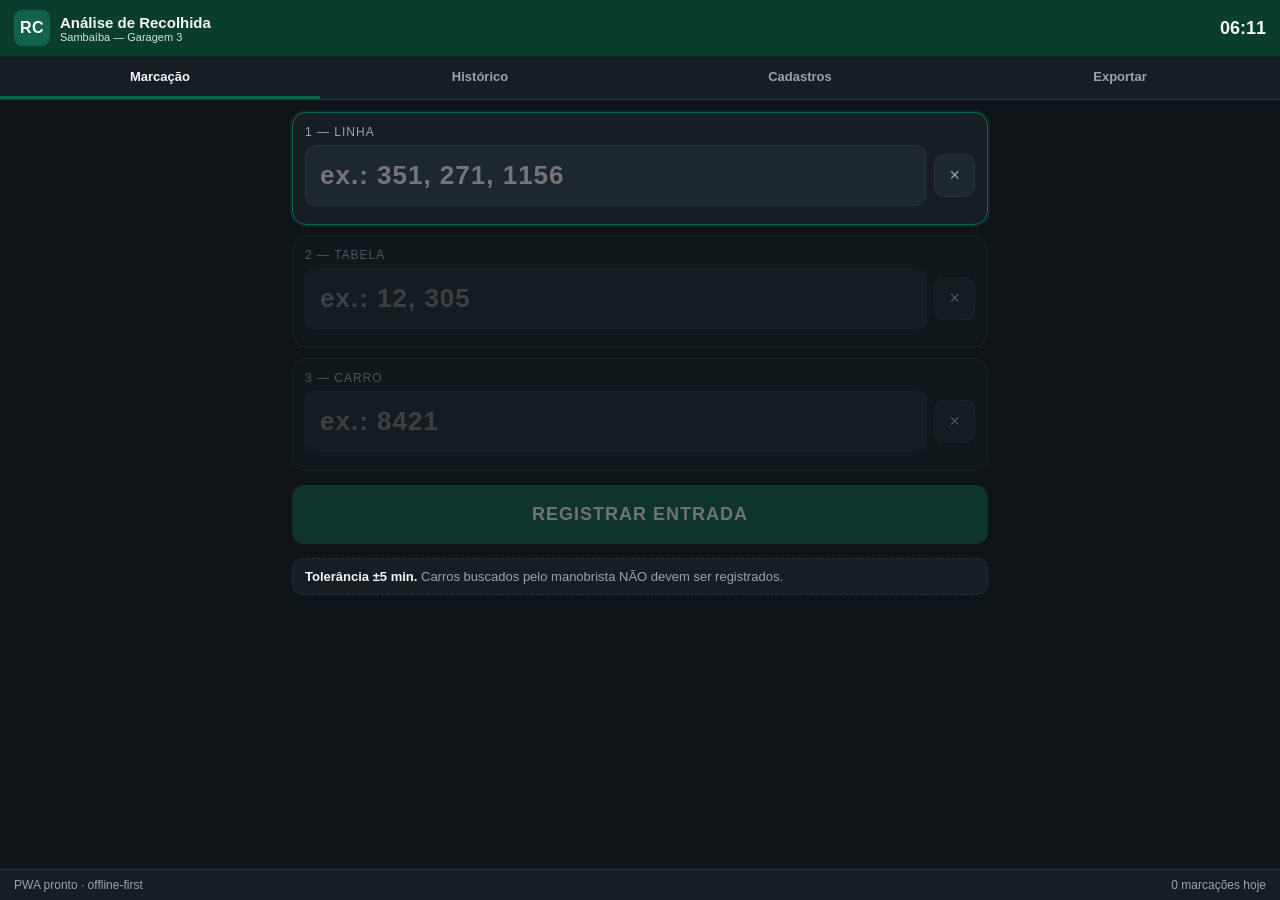
==== index.html @ 9f3a08a8 "feat: PWA Análise de Recolhida — primeira versão" ====
<!DOCTYPE html>
<html lang="pt-BR">
<head>
  <meta charset="UTF-8" />
  <meta name="viewport" content="width=device-width, initial-scale=1, maximum-scale=1, user-scalable=no" />
  <meta name="theme-color" content="#0b3d2e" />
  <title>Análise de Recolhida — Sambaíba</title>
  <link rel="manifest" href="manifest.json" />
  <link rel="icon" href="icons/icon-192.png" />
  <link rel="apple-touch-icon" href="icons/icon-192.png" />
  <link rel="stylesheet" href="css/styles.css" />
</head>
<body>

  <header class="topbar">
    <div class="brand">
      <span class="brand-mark">RC</span>
      <div class="brand-text">
        <strong>Análise de Recolhida</strong>
        <small>Sambaíba — Garagem 3</small>
      </div>
    </div>
    <div class="topbar-actions">
      <span id="clock" class="clock" aria-live="polite">--:--</span>
    </div>
  </header>

  <nav class="tabs" role="tablist">
    <button class="tab active" data-view="marcacao" role="tab">Marcação</button>
    <button class="tab" data-view="historico" role="tab">Histórico</button>
    <button class="tab" data-view="cadastros" role="tab">Cadastros</button>
    <button class="tab" data-view="exportar" role="tab">Exportar</button>
  </nav>

  <main id="main">

    <!-- ============== MARCAÇÃO ============== -->
    <section id="view-marcacao" class="view active">

      <div class="step" id="step-linha">
        <label class="step-label">1 — Linha</label>
        <div class="input-row">
          <input
            id="input-linha"
            type="text"
            inputmode="text"
            autocomplete="off"
            autocapitalize="off"
            spellcheck="false"
            placeholder="ex.: 351, 271, 1156"
            class="big-input"
          />
          <button id="btn-clear-linha" class="ghost-btn" type="button" aria-label="Limpar">×</button>
        </div>
        <div id="suggest-linha" class="suggest-list"></div>
      </div>

      <div class="step disabled" id="step-tabela">
        <label class="step-label">2 — Tabela</label>
        <div class="input-row">
          <input
            id="input-tabela"
            type="text"
            inputmode="numeric"
            autocomplete="off"
            placeholder="ex.: 12, 305"
            class="big-input"
            disabled
          />
          <button id="btn-clear-tabela" class="ghost-btn" type="button" aria-label="Limpar">×</button>
        </div>
        <div id="suggest-tabela" class="suggest-list"></div>
      </div>

      <div class="step disabled" id="step-carro">
        <label class="step-label">3 — Carro</label>
        <div class="input-row">
          <input
            id="input-carro"
            type="text"
            inputmode="numeric"
            autocomplete="off"
            placeholder="ex.: 8421"
            class="big-input"
            disabled
          />
          <button id="btn-clear-carro" class="ghost-btn" type="button" aria-label="Limpar">×</button>
        </div>
        <div id="suggest-carro" class="suggest-list"></div>
      </div>

      <div class="actions">
        <button id="btn-ok" class="big-btn primary" type="button" disabled>
          REGISTRAR ENTRADA
        </button>
      </div>

      <div id="last-mark" class="last-mark hidden" aria-live="polite">
        <div class="last-pill" id="last-pill">PONTUAL</div>
        <div class="last-info">
          <div><strong id="last-linha-tabela">—</strong></div>
          <div class="muted">Carro <span id="last-carro">—</span> · <span id="last-hora">--:--</span></div>
          <div class="muted" id="last-detalhe">—</div>
        </div>
        <button id="btn-undo" class="ghost-btn small" type="button">Desfazer</button>
      </div>

      <div class="tip">
        <strong>Tolerância ±5 min.</strong>
        <span class="muted">Carros buscados pelo manobrista NÃO devem ser registrados.</span>
      </div>

    </section>

    <!-- ============== HISTÓRICO ============== -->
    <section id="view-historico" class="view">
      <div class="filters">
        <label>Período:</label>
        <select id="filtro-periodo">
          <option value="hoje">Hoje</option>
          <option value="7" selected>Últimos 7 dias</option>
          <option value="14">Últimos 14 dias</option>
          <option value="all">Todo o histórico</option>
        </select>
      </div>

      <div class="card">
        <h3>Resumo do dia</h3>
        <div id="resumo-dia" class="kpis"></div>
      </div>

      <div class="card">
        <h3>Tabela diária</h3>
        <div class="table-wrap">
          <table id="tab-diaria" class="data-table">
            <thead>
              <tr>
                <th>Data</th>
                <th>Total</th>
                <th>Adiantados</th>
                <th>Pontuais</th>
                <th>Atrasados</th>
                <th>% Adiant.</th>
              </tr>
            </thead>
            <tbody></tbody>
          </table>
        </div>
      </div>

      <div class="card">
        <h3>Pareto por Linha (resumido)</h3>
        <div id="pareto-linhas" class="pareto"></div>
      </div>

      <div class="card">
        <h3>Ranking Cumulativo de Tabelas</h3>
        <p class="muted small">Ordenado pelo número absoluto de adiantamentos. Sem mínimo de amostra.</p>
        <div class="table-wrap">
          <table id="ranking-tabelas" class="data-table">
            <thead>
              <tr>
                <th>#</th>
                <th>Linha</th>
                <th>Tabela</th>
                <th>Total</th>
                <th>Adiant.</th>
                <th>% Adiant.</th>
                <th>Desvio Médio</th>
                <th>Última</th>
              </tr>
            </thead>
            <tbody></tbody>
          </table>
        </div>
      </div>

      <div class="card">
        <h3>Pendentes (sem cadastro mestre)</h3>
        <p class="muted small">Recalculam automaticamente quando você cadastrar a Linha+Tabela.</p>
        <div id="pendentes" class="pendentes"></div>
      </div>
    </section>

    <!-- ============== CADASTROS ============== -->
    <section id="view-cadastros" class="view">

      <div class="card">
        <h3>Cadastrar Linha</h3>
        <div class="form-row">
          <input id="cad-linha" type="text" placeholder="Código (ex.: 351f)" autocomplete="off" />
          <input id="cad-linha-nome" type="text" placeholder="Nome da linha (opcional)" autocomplete="off" />
          <button id="btn-cad-linha" class="primary" type="button">Adicionar</button>
        </div>
        <div class="table-wrap">
          <table class="data-table" id="tab-linhas">
            <thead><tr><th>Código</th><th>Nome</th><th>Ações</th></tr></thead>
            <tbody></tbody>
          </table>
        </div>
      </div>

      <div class="card">
        <h3>Cadastrar Tabela + Hora Prevista</h3>
        <div class="form-row">
          <select id="cad-tab-linha"><option value="">Linha…</option></select>
          <input id="cad-tab-num" type="text" inputmode="numeric" placeholder="Tabela" autocomplete="off" />
          <input id="cad-tab-hora" type="time" />
          <button id="btn-cad-tab" class="primary" type="button">Adicionar</button>
        </div>
        <div class="table-wrap">
          <table class="data-table" id="tab-tabelas">
            <thead><tr><th>Linha</th><th>Tabela</th><th>Recolhida prevista</th><th>Ações</th></tr></thead>
            <tbody></tbody>
          </table>
        </div>
      </div>

      <div class="card">
        <h3>Importar / Exportar mestre</h3>
        <div class="form-row">
          <button id="btn-export-master" class="ghost" type="button">Exportar JSON do mestre</button>
          <label class="ghost file-label">
            Importar JSON
            <input id="file-import-master" type="file" accept="application/json" hidden />
          </label>
        </div>
      </div>

    </section>

    <!-- ============== EXPORTAR ============== -->
    <section id="view-exportar" class="view">
      <div class="card">
        <h3>Exportar Excel do Dia</h3>
        <p class="muted small">Gera .xlsx com aba Registros + aba Resumo. Mover para <code>Coordenador_Sambaíba/coletas_diarias/</code>.</p>
        <div class="form-row">
          <input id="data-exportar-dia" type="date" />
          <button id="btn-export-dia" class="primary" type="button">Exportar Dia</button>
        </div>
      </div>

      <div class="card">
        <h3>Exportar Semana Consolidada</h3>
        <p class="muted small">Formato exato da aba <strong>COLETA_REAL</strong> da planilha mestre Recolhida_Frota_Analise.xlsx.</p>
        <div class="form-row">
          <input id="data-exportar-ini" type="date" />
          <input id="data-exportar-fim" type="date" />
          <button id="btn-export-semana" class="primary" type="button">Exportar Semana</button>
        </div>
      </div>

      <div class="card">
        <h3>Backup completo (JSON)</h3>
        <p class="muted small">Salva tudo: marcações, linhas e tabelas mestre. Use para versionar em <code>data/</code> do repositório.</p>
        <div class="form-row">
          <button id="btn-backup-json" class="ghost" type="button">Baixar backup .json</button>
          <label class="ghost file-label">
            Restaurar de .json
            <input id="file-restore-json" type="file" accept="application/json" hidden />
          </label>
        </div>
      </div>

      <div class="card danger">
        <h3>Zona de cuidado</h3>
        <div class="form-row">
          <button id="btn-limpar-dia" class="warn" type="button">Apagar marcações de hoje</button>
          <button id="btn-limpar-tudo" class="warn" type="button">Apagar TUDO</button>
        </div>
      </div>
    </section>

  </main>

  <footer class="bottom">
    <span id="status-pwa" class="muted small">PWA pronto · offline-first</span>
    <span id="contador" class="muted small">0 marcações hoje</span>
  </footer>

  <!-- Vendor: SheetJS (carregado localmente para offline) -->
  <script src="vendor/xlsx.full.min.js"></script>

  <!-- Núcleo -->
  <script src="js/storage.js"></script>
  <script src="js/classify.js"></script>
  <script src="js/marcacao.js"></script>
  <script src="js/cadastros.js"></script>
  <script src="js/historico.js"></script>
  <script src="js/exportar.js"></script>
  <script src="js/app.js"></script>
</body>
</html>
---- css/styles.css ----
/* ===== Análise de Recolhida — estilo mobile-first, alto contraste, uso noturno ===== */
:root{
  --verde: #1f8a4c;          /* PONTUAL */
  --vermelho: #c0382b;       /* ADIANTADO */
  --amarelo: #d49a1f;        /* ATRASADO */
  --bg: #0e1418;
  --bg-2: #161e23;
  --bg-3: #1d272e;
  --txt: #f4f6f7;
  --muted: #98a4ad;
  --primaria: #0b3d2e;
  --primaria-2: #11644b;
  --borda: #283239;
  --aviso: #e0a526;
  --perigo: #b13a2a;
}

*{box-sizing:border-box}
html,body{margin:0;padding:0;height:100%}
body{
  font-family: -apple-system, BlinkMacSystemFont, "Segoe UI", Roboto, Oxygen, Ubuntu, sans-serif;
  background: var(--bg);
  color: var(--txt);
  -webkit-tap-highlight-color: transparent;
  overscroll-behavior-y: none;
}

button{font-family:inherit; cursor:pointer; border:none; background:none; color:inherit}
input,select{font-family:inherit}

.topbar{
  display:flex; align-items:center; justify-content:space-between;
  padding: 10px 14px;
  background: var(--primaria);
  position:sticky; top:0; z-index:30;
  border-bottom: 1px solid #0a2a20;
}
.brand{display:flex; align-items:center; gap:10px}
.brand-mark{
  width:36px; height:36px; border-radius:8px;
  background: var(--primaria-2); color:#fff;
  display:flex; align-items:center; justify-content:center;
  font-weight:800; letter-spacing:.5px;
}
.brand-text strong{display:block; font-size:15px}
.brand-text small{display:block; color:#cfe9dc; font-size:11px}
.clock{font-variant-numeric: tabular-nums; font-weight:700; font-size:18px}

.tabs{
  display:flex; background: var(--bg-2);
  position:sticky; top:56px; z-index:25;
  border-bottom:1px solid var(--borda);
}
.tab{
  flex:1; padding:12px 8px; font-size:13px; font-weight:600;
  color:var(--muted);
  border-bottom: 3px solid transparent;
}
.tab.active{ color: var(--txt); border-bottom-color: var(--primaria-2) }

main{ padding: 12px; padding-bottom: 56px; max-width: 720px; margin: 0 auto }

.view{display:none}
.view.active{display:block}

/* ====== Marcação ====== */
.step{
  background: var(--bg-2);
  border:1px solid var(--borda);
  border-radius: 14px;
  padding: 12px 12px 8px;
  margin-bottom: 10px;
  transition: opacity .2s;
}
.step.disabled{ opacity:.45; pointer-events:none }
.step.active{ border-color: var(--primaria-2); box-shadow: 0 0 0 2px rgba(17,100,75,.25) }
.step-label{
  display:block; font-size:12px; color:var(--muted);
  text-transform:uppercase; letter-spacing:1px; margin-bottom:6px;
}
.input-row{ display:flex; gap:8px; align-items:center }
.big-input{
  flex:1; min-width:0;
  background: var(--bg-3);
  color: var(--txt);
  border: 1px solid var(--borda);
  border-radius: 10px;
  padding: 14px 14px;
  font-size: 26px;
  font-weight: 700;
  letter-spacing: 1px;
  outline: none;
}
.big-input:focus{ border-color: var(--primaria-2) }
.ghost-btn{
  background: var(--bg-3);
  border: 1px solid var(--borda);
  color: var(--muted);
  border-radius: 10px;
  padding: 10px 14px;
  font-size: 18px;
}
.ghost-btn.small{ padding:6px 10px; font-size:13px }

.suggest-list{
  display:flex; flex-wrap:wrap; gap:6px;
  margin-top: 8px; min-height: 2px;
}
.suggest-list .chip{
  background: var(--bg-3);
  border: 1px solid var(--borda);
  border-radius: 999px;
  padding: 8px 14px;
  font-size: 15px;
  font-weight: 600;
}
.suggest-list .chip.match{ border-color: var(--primaria-2); color:#dff5ea }
.suggest-list .chip.warn{ border-color: var(--aviso); color:#ffe9b8 }

.actions{ margin: 14px 0 6px }
.big-btn{
  width:100%;
  padding: 18px;
  font-size: 18px;
  font-weight: 800;
  letter-spacing: 1px;
  border-radius: 12px;
  border:1px solid var(--borda);
  background: var(--bg-3);
  color: var(--txt);
}
.big-btn.primary{
  background: var(--primaria-2);
  color:#fff;
  border-color: var(--primaria-2);
}
.big-btn.primary:disabled{ opacity:.4; }

.last-mark{
  display:flex; align-items:center; gap:12px;
  background: var(--bg-2); border:1px solid var(--borda);
  border-radius: 12px; padding: 10px 12px; margin-top: 12px;
}
.last-mark.hidden{display:none}
.last-pill{
  border-radius: 8px; padding: 10px 12px;
  font-weight: 800; font-size: 13px; letter-spacing:1px;
  min-width: 96px; text-align:center;
}
.last-pill.adiantado{ background: var(--vermelho); color:#fff }
.last-pill.pontual{ background: var(--verde); color:#fff }
.last-pill.atrasado{ background: var(--amarelo); color:#1c1300 }
.last-pill.pendente{ background: #4d5a63; color:#fff }
.last-info{ flex:1; min-width:0; font-size: 14px }
.last-info .muted{ font-size: 12px }

.tip{
  margin-top: 14px; padding: 10px 12px;
  background: var(--bg-2); border:1px dashed var(--borda);
  border-radius: 10px; font-size: 13px;
}

/* ====== Cards / tabelas ====== */
.card{
  background: var(--bg-2);
  border: 1px solid var(--borda);
  border-radius: 14px;
  padding: 14px;
  margin-bottom: 12px;
}
.card h3{ margin: 0 0 10px; font-size: 15px }
.card.danger{ border-color: #4a2723 }

.muted{ color: var(--muted) }
.small{ font-size: 12px }

.kpis{ display:grid; grid-template-columns: repeat(4, 1fr); gap:8px }
.kpi{
  background: var(--bg-3); border:1px solid var(--borda);
  border-radius: 10px; padding: 10px;
  text-align:center;
}
.kpi .v{ font-size: 22px; font-weight: 800 }
.kpi .l{ font-size: 11px; color: var(--muted); text-transform: uppercase; letter-spacing: 1px }
.kpi.adiant{ border-color: rgba(192,56,43,.4) }
.kpi.pont{ border-color: rgba(31,138,76,.5) }
.kpi.atras{ border-color: rgba(212,154,31,.5) }

.table-wrap{ overflow-x:auto; -webkit-overflow-scrolling: touch }
.data-table{
  width:100%; border-collapse: collapse; font-size: 13px; min-width: 460px;
}
.data-table th, .data-table td{
  padding: 8px 6px; border-bottom: 1px solid var(--borda); text-align:left;
}
.data-table th{ color: var(--muted); font-weight:600; text-transform:uppercase; font-size:11px; letter-spacing:1px }
.data-table tbody tr:hover{ background: rgba(255,255,255,.02) }
.data-table .num{ text-align:right; font-variant-numeric: tabular-nums }
.data-table .pct.bad{ color:#ff8b7e; font-weight:700 }
.data-table .pct.warn{ color:#f5c66b; font-weight:700 }
.data-table .pct.ok{ color:#7ddcaa; font-weight:700 }

.pareto .bar-row{ display:flex; align-items:center; gap:10px; margin: 6px 0 }
.pareto .lbl{ width: 90px; font-weight: 600 }
.pareto .bar{ flex:1; background: var(--bg-3); border-radius: 6px; height: 14px; overflow:hidden }
.pareto .bar > span{ display:block; height:100%; background: var(--vermelho) }
.pareto .qty{ width: 56px; text-align:right; font-variant-numeric: tabular-nums; font-weight: 700 }

.pendentes .pend-item{
  display:flex; justify-content:space-between; align-items:center;
  padding:8px 0; border-bottom:1px dashed var(--borda); font-size: 13px;
}

/* ====== Filtros / forms ====== */
.filters{
  display:flex; gap:8px; align-items:center; margin-bottom: 10px;
  background: var(--bg-2); border:1px solid var(--borda);
  border-radius: 10px; padding: 8px 12px;
}
.filters select{
  background: var(--bg-3); border:1px solid var(--borda); color: var(--txt);
  border-radius: 8px; padding: 8px 10px;
}
.form-row{
  display:flex; flex-wrap:wrap; gap:8px; align-items:center; margin-bottom: 8px;
}
.form-row input, .form-row select{
  background: var(--bg-3); border:1px solid var(--borda); color: var(--txt);
  border-radius: 8px; padding: 10px 12px; flex: 1; min-width: 140px;
}
.form-row button.primary{
  background: var(--primaria-2); color:#fff;
  border-radius: 8px; padding: 10px 14px; font-weight: 700;
}
.form-row button.ghost,
.form-row .file-label.ghost{
  background: var(--bg-3); border:1px solid var(--borda); color: var(--txt);
  border-radius: 8px; padding: 10px 14px; font-weight: 600;
  cursor: pointer; display:inline-block;
}
.form-row button.warn{
  background: var(--perigo); color:#fff;
  border-radius: 8px; padding: 10px 14px; font-weight: 700;
}

.bottom{
  position: fixed; left:0; right:0; bottom:0;
  display:flex; justify-content: space-between;
  padding: 8px 14px;
  background: var(--bg-2); border-top: 1px solid var(--borda);
  z-index: 20;
}

/* ====== Toasts ====== */
.toast-wrap{
  position: fixed; left:0; right:0; top:64px;
  display:flex; justify-content:center; pointer-events:none;
  z-index: 50;
}
.toast{
  background: var(--primaria-2); color:#fff;
  padding: 10px 16px; border-radius: 999px;
  font-weight: 700; box-shadow: 0 6px 22px rgba(0,0,0,.4);
  animation: pop .25s ease;
}
.toast.err{ background: var(--perigo) }
.toast.warn{ background: var(--aviso); color:#1c1300 }
@keyframes pop{ from{ transform: translateY(-12px); opacity:0 } to{ transform:none; opacity:1 } }

@media (min-width: 520px){
  .kpis{ grid-template-columns: repeat(4, 1fr) }
}
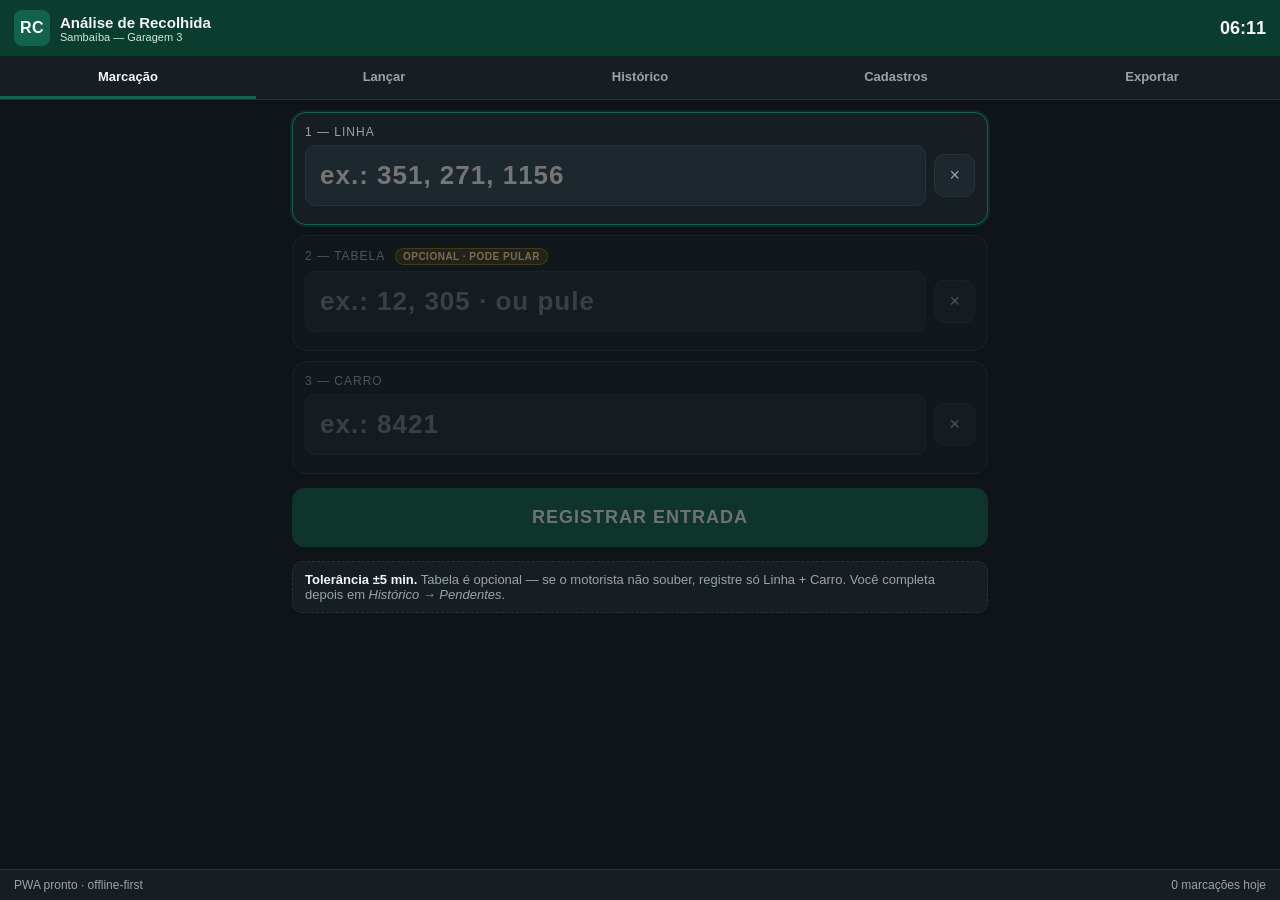
==== commit 4e27acc4: "feat: Tabela opcional + aba Lancamento Manual + edicao de pendentes" ====
--- a/index.html
+++ b/index.html
@@ -27,6 +27,7 @@
 
   <nav class="tabs" role="tablist">
     <button class="tab active" data-view="marcacao" role="tab">Marcação</button>
+    <button class="tab" data-view="lancar" role="tab">Lançar</button>
     <button class="tab" data-view="historico" role="tab">Histórico</button>
     <button class="tab" data-view="cadastros" role="tab">Cadastros</button>
     <button class="tab" data-view="exportar" role="tab">Exportar</button>
@@ -56,14 +57,14 @@
       </div>
 
       <div class="step disabled" id="step-tabela">
-        <label class="step-label">2 — Tabela</label>
+        <label class="step-label">2 — Tabela <span class="opcional-tag">opcional · pode pular</span></label>
         <div class="input-row">
           <input
             id="input-tabela"
             type="text"
             inputmode="numeric"
             autocomplete="off"
-            placeholder="ex.: 12, 305"
+            placeholder="ex.: 12, 305 · ou pule"
             class="big-input"
             disabled
           />
@@ -107,9 +108,50 @@
 
       <div class="tip">
         <strong>Tolerância ±5 min.</strong>
-        <span class="muted">Carros buscados pelo manobrista NÃO devem ser registrados.</span>
-      </div>
-
+        <span class="muted">Tabela é opcional — se o motorista não souber, registre só Linha + Carro. Você completa depois em <em>Histórico → Pendentes</em>.</span>
+      </div>
+
+    </section>
+
+    <!-- ============== LANÇAMENTO MANUAL ============== -->
+    <section id="view-lancar" class="view">
+      <div class="card">
+        <h3>Lançamento manual (com horário do papel)</h3>
+        <p class="muted small">
+          Use para subir as marcações que você fez no papel: a hora é digitada,
+          não é capturada agora. Linha e Carro obrigatórios — Tabela opcional.
+        </p>
+
+        <div class="form-row">
+          <label class="lbl-field">
+            <span class="muted small">Data</span>
+            <input id="lancar-data" type="date" />
+          </label>
+          <label class="lbl-field">
+            <span class="muted small">Hora</span>
+            <input id="lancar-hora" type="time" />
+          </label>
+          <button id="btn-lancar-hora-prox" class="ghost" type="button" title="+1 min">+1m</button>
+        </div>
+
+        <div class="form-row">
+          <input id="lancar-linha"  type="text" inputmode="text"    placeholder="Linha (ex.: 271)"    autocomplete="off" />
+          <input id="lancar-tabela" type="text" inputmode="numeric" placeholder="Tabela (opcional)"   autocomplete="off" />
+          <input id="lancar-carro"  type="text" inputmode="numeric" placeholder="Carro (ex.: 8421)"   autocomplete="off" />
+          <button id="btn-lancar" class="primary" type="button">Lançar</button>
+        </div>
+
+        <p class="muted small">
+          Atalhos: <strong>Enter</strong> no Carro lança · após cada lançamento, a hora avança 1 min e os campos Linha/Tabela/Carro são limpos.
+        </p>
+      </div>
+
+      <div class="card">
+        <h3>Lançados nesta sessão</h3>
+        <div id="lancar-feed" class="lancar-feed">
+          <div class="muted small">Nenhum lançamento manual nesta sessão.</div>
+        </div>
+      </div>
     </section>
 
     <!-- ============== HISTÓRICO ============== -->
@@ -285,6 +327,7 @@
   <script src="js/storage.js"></script>
   <script src="js/classify.js"></script>
   <script src="js/marcacao.js"></script>
+  <script src="js/lancar.js"></script>
   <script src="js/cadastros.js"></script>
   <script src="js/historico.js"></script>
   <script src="js/exportar.js"></script>
--- a/css/styles.css
+++ b/css/styles.css
@@ -270,3 +270,58 @@
 @media (min-width: 520px){
   .kpis{ grid-template-columns: repeat(4, 1fr) }
 }
+
+/* ====== Opcional / Lançamento manual / Pendentes ====== */
+.opcional-tag{
+  display:inline-block; margin-left:6px;
+  background: rgba(212,154,31,.18);
+  border:1px solid rgba(212,154,31,.5);
+  color:#ffd98a;
+  font-size:10px; font-weight:700;
+  padding: 2px 7px; border-radius: 999px;
+  letter-spacing:.5px; text-transform:uppercase;
+}
+
+.lbl-field{
+  display:flex; flex-direction:column; gap:4px; flex:1; min-width:120px;
+}
+.lbl-field input{
+  background: var(--bg-3); border:1px solid var(--borda); color: var(--txt);
+  border-radius: 8px; padding: 10px 12px;
+}
+
+.lancar-feed{ max-height: 360px; overflow:auto }
+.lancar-feed-header{
+  display:flex; justify-content:space-between; align-items:center;
+  margin-bottom: 6px;
+}
+.lancar-list{ display:flex; flex-direction:column; gap:4px }
+.lancar-item{
+  display:grid; grid-template-columns: 56px 1fr auto auto; gap:8px;
+  align-items:center;
+  background: var(--bg-3); border:1px solid var(--borda);
+  border-radius: 8px; padding: 6px 10px; font-size: 13px;
+}
+.lancar-item .hora{ font-variant-numeric: tabular-nums; font-weight:700 }
+.lancar-item .lt{ overflow:hidden; text-overflow:ellipsis; white-space:nowrap }
+.lancar-item .carro{ color: var(--muted); font-variant-numeric: tabular-nums }
+.lancar-item .cls{
+  font-size: 10px; font-weight:800; letter-spacing:1px;
+  padding: 2px 6px; border-radius: 4px;
+}
+.lancar-item.adiantado .cls{ background: var(--vermelho); color:#fff }
+.lancar-item.pontual   .cls{ background: var(--verde);    color:#fff }
+.lancar-item.atrasado  .cls{ background: var(--amarelo);  color:#1c1300 }
+.lancar-item.pendente  .cls{ background: #4d5a63;         color:#fff }
+
+/* Editor de pendentes */
+.pendentes .pend-item{ flex-wrap:wrap; gap:6px }
+.pend-action{ display:flex; gap:6px; align-items:center; margin-left:auto }
+.pend-action input{
+  background: var(--bg-3); border:1px solid var(--borda); color: var(--txt);
+  border-radius: 6px; padding: 6px 8px; width: 110px;
+}
+.pend-action button.primary.small{
+  background: var(--primaria-2); color:#fff;
+  border-radius: 6px; padding: 6px 10px; font-weight:700; font-size:12px;
+}
